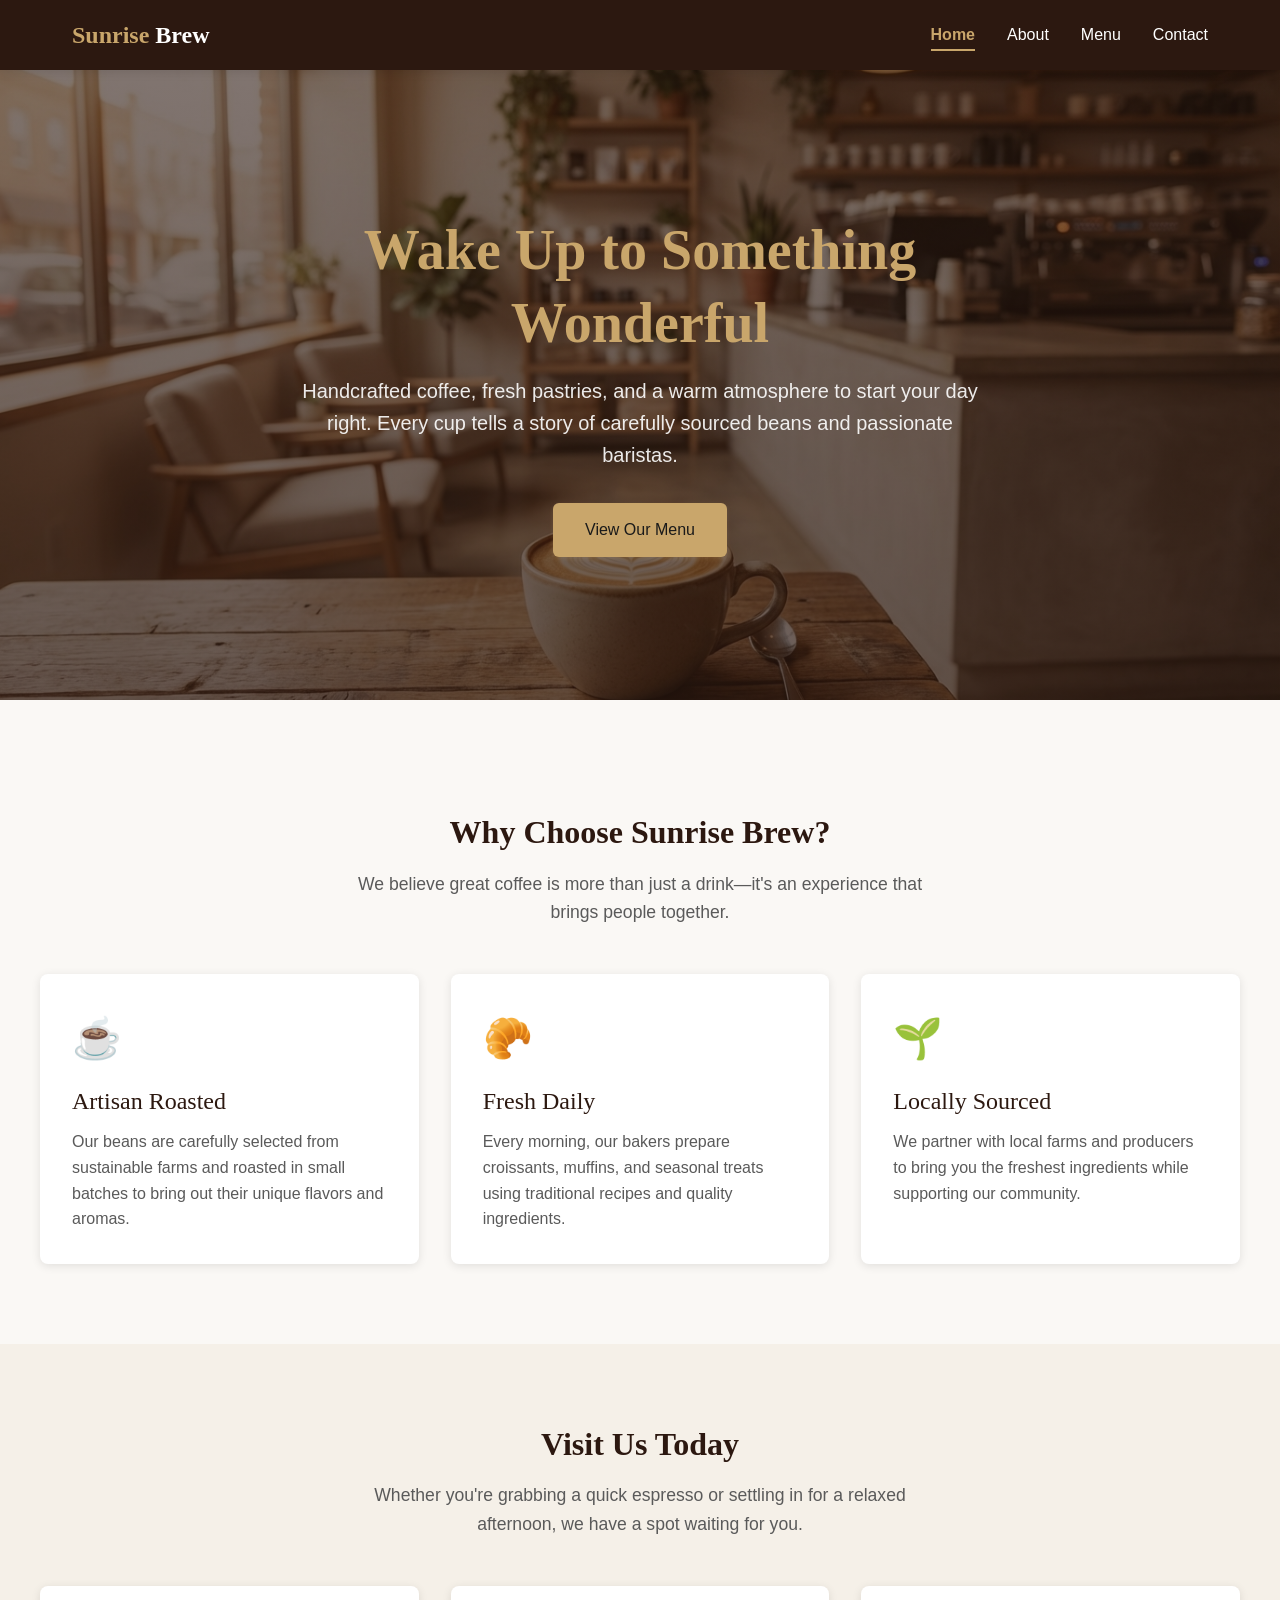
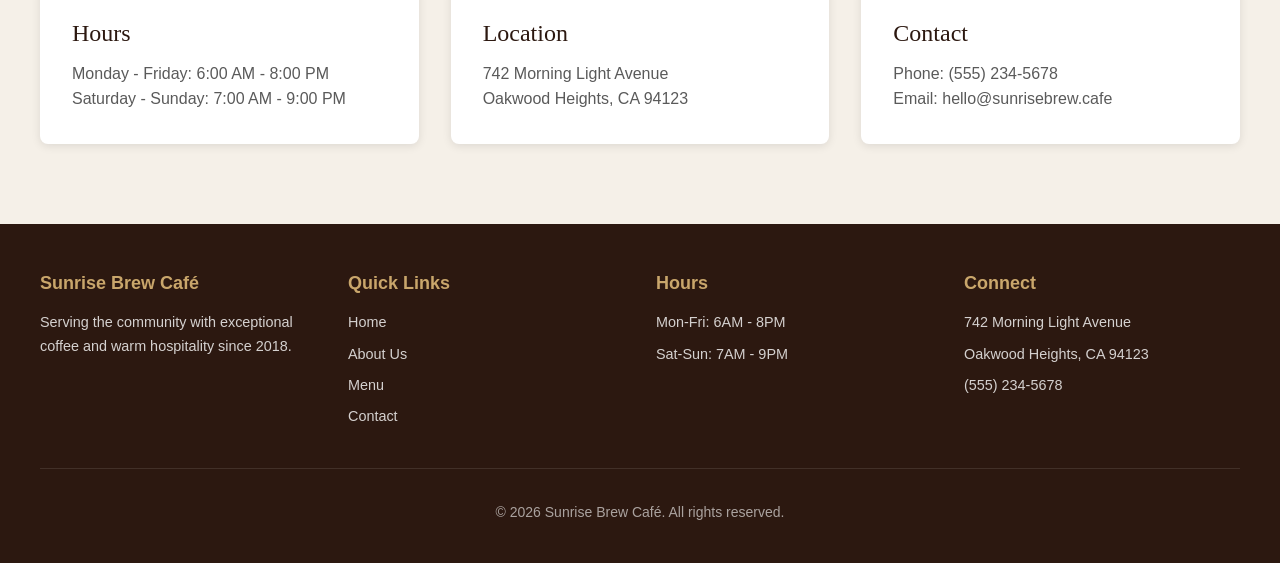
==== index.html @ 9210f6bc "Initial commit: Sunrise Brew Cafe static website Multi-page cafe website with AI-generated images, r" ====
<!DOCTYPE html>
<html lang="en">
<head>
  <meta charset="UTF-8">
  <meta name="viewport" content="width=device-width, initial-scale=1.0">
  <meta name="description" content="Sunrise Brew Café - Artisan coffee and fresh pastries in a warm, welcoming atmosphere. Start your day with us.">
  <title>Sunrise Brew Café | Artisan Coffee & Fresh Pastries</title>
  <link rel="stylesheet" href="styles.css">
</head>
<body>
  <header>
    <div class="nav-container">
      <a href="index.html" class="logo">Sunrise <span>Brew</span></a>
      <div class="nav-toggle" onclick="toggleNav()">
        <span></span>
        <span></span>
        <span></span>
      </div>
      <nav>
        <ul id="nav-menu">
          <li><a href="index.html" class="active">Home</a></li>
          <li><a href="about.html">About</a></li>
          <li><a href="menu.html">Menu</a></li>
          <li><a href="contact.html">Contact</a></li>
        </ul>
      </nav>
    </div>
  </header>

  <main>
    <section class="hero">
      <div class="hero-content">
        <h1>Wake Up to Something Wonderful</h1>
        <p>Handcrafted coffee, fresh pastries, and a warm atmosphere to start your day right. Every cup tells a story of carefully sourced beans and passionate baristas.</p>
        <a href="menu.html" class="btn btn-primary">View Our Menu</a>
      </div>
    </section>

    <section class="section">
      <div class="container">
        <div class="section-header">
          <h2>Why Choose Sunrise Brew?</h2>
          <p>We believe great coffee is more than just a drink—it's an experience that brings people together.</p>
        </div>
        <div class="cards-grid">
          <div class="card">
            <div class="card-icon">☕</div>
            <h3>Artisan Roasted</h3>
            <p>Our beans are carefully selected from sustainable farms and roasted in small batches to bring out their unique flavors and aromas.</p>
          </div>
          <div class="card">
            <div class="card-icon">🥐</div>
            <h3>Fresh Daily</h3>
            <p>Every morning, our bakers prepare croissants, muffins, and seasonal treats using traditional recipes and quality ingredients.</p>
          </div>
          <div class="card">
            <div class="card-icon">🌱</div>
            <h3>Locally Sourced</h3>
            <p>We partner with local farms and producers to bring you the freshest ingredients while supporting our community.</p>
          </div>
        </div>
      </div>
    </section>

    <section class="section section-alt">
      <div class="container">
        <div class="section-header">
          <h2>Visit Us Today</h2>
          <p>Whether you're grabbing a quick espresso or settling in for a relaxed afternoon, we have a spot waiting for you.</p>
        </div>
        <div class="cards-grid">
          <div class="card">
            <h3>Hours</h3>
            <p>Monday - Friday: 6:00 AM - 8:00 PM</p>
            <p>Saturday - Sunday: 7:00 AM - 9:00 PM</p>
          </div>
          <div class="card">
            <h3>Location</h3>
            <p>742 Morning Light Avenue</p>
            <p>Oakwood Heights, CA 94123</p>
          </div>
          <div class="card">
            <h3>Contact</h3>
            <p>Phone: (555) 234-5678</p>
            <p>Email: hello@sunrisebrew.cafe</p>
          </div>
        </div>
      </div>
    </section>
  </main>

  <footer>
    <div class="footer-content">
      <div class="footer-section">
        <h4>Sunrise Brew Café</h4>
        <p>Serving the community with exceptional coffee and warm hospitality since 2018.</p>
      </div>
      <div class="footer-section">
        <h4>Quick Links</h4>
        <a href="index.html">Home</a>
        <a href="about.html">About Us</a>
        <a href="menu.html">Menu</a>
        <a href="contact.html">Contact</a>
      </div>
      <div class="footer-section">
        <h4>Hours</h4>
        <p>Mon-Fri: 6AM - 8PM</p>
        <p>Sat-Sun: 7AM - 9PM</p>
      </div>
      <div class="footer-section">
        <h4>Connect</h4>
        <p>742 Morning Light Avenue</p>
        <p>Oakwood Heights, CA 94123</p>
        <p>(555) 234-5678</p>
      </div>
    </div>
    <div class="footer-bottom">
      <p>&copy; 2026 Sunrise Brew Café. All rights reserved.</p>
    </div>
  </footer>

  <script>
    function toggleNav() {
      document.getElementById('nav-menu').classList.toggle('active');
    }
  </script>
</body>
</html>
---- styles.css ----
/* CSS Variables for consistent theming */
:root {
  --primary-color: #c9a66b;
  --primary-dark: #a8854d;
  --secondary-color: #2c1810;
  --accent-color: #e8d5b7;
  --text-dark: #1a1a1a;
  --text-muted: #5a5a5a;
  --text-light: #ffffff;
  --background-light: #faf8f5;
  --background-warm: #f5f0e8;
  --shadow: 0 2px 10px rgba(0, 0, 0, 0.1);
  --shadow-hover: 0 5px 20px rgba(0, 0, 0, 0.15);
  --transition: all 0.3s ease;
}

/* Reset and Base Styles */
* {
  margin: 0;
  padding: 0;
  box-sizing: border-box;
}

html {
  scroll-behavior: smooth;
}

body {
  font-family: 'Segoe UI', Tahoma, Geneva, Verdana, sans-serif;
  line-height: 1.6;
  color: var(--text-dark);
  background-color: var(--background-light);
}

a {
  text-decoration: none;
  color: inherit;
}

ul {
  list-style: none;
}

img {
  max-width: 100%;
  height: auto;
  display: block;
}

/* Responsive Image Container - shared styles */
.img-container {
  width: 100%;
  overflow: hidden;
  border-radius: 8px;
  box-shadow: var(--shadow);
}

.img-container img {
  width: 100%;
  height: 100%;
  object-fit: cover;
  transition: transform 0.4s ease;
}

.img-container:hover img {
  transform: scale(1.03);
}

/* Typography */
h1, h2, h3, h4 {
  font-family: Georgia, 'Times New Roman', serif;
  font-weight: 400;
  line-height: 1.3;
  color: var(--secondary-color);
}

h1 {
  font-size: 2.5rem;
  font-weight: 600;
  margin-bottom: 1rem;
}

h2 {
  font-size: 2rem;
  margin-bottom: 1rem;
  font-weight: 600;
}

h3 {
  font-size: 1.5rem;
  font-weight: 500;
  margin-bottom: 0.75rem;
}

h4 {
  font-size: 1.125rem;
  font-weight: 600;
  margin-bottom: 0.5rem;
}

p {
  margin-bottom: 1rem;
}

/* Header and Navigation */
header {
  background-color: var(--secondary-color);
  padding: 1rem 0;
  position: sticky;
  top: 0;
  z-index: 1000;
  box-shadow: var(--shadow);
}

.nav-container {
  max-width: 1200px;
  margin: 0 auto;
  padding: 0 2rem;
  display: flex;
  justify-content: space-between;
  align-items: center;
}

.logo {
  font-family: Georgia, serif;
  font-size: 1.5rem;
  color: var(--primary-color);
  font-weight: 600;
}

.logo span {
  color: var(--text-light);
}

nav ul {
  display: flex;
  gap: 2rem;
}

nav a {
  color: var(--text-light);
  font-size: 1rem;
  padding: 0.5rem 0;
  position: relative;
  transition: var(--transition);
}

nav a::after {
  content: '';
  position: absolute;
  bottom: 0;
  left: 0;
  width: 0;
  height: 2px;
  background-color: var(--primary-color);
  transition: var(--transition);
}

nav a:hover::after,
nav a.active::after {
  width: 100%;
}

nav a:hover {
  color: var(--primary-color);
}

nav a.active {
  color: var(--primary-color);
  font-weight: 600;
}

/* Mobile Navigation Toggle */
.nav-toggle {
  display: none;
  flex-direction: column;
  cursor: pointer;
  gap: 5px;
}

.nav-toggle span {
  width: 25px;
  height: 3px;
  background-color: var(--text-light);
  transition: var(--transition);
}

/* Hero Section */
.hero {
  background: linear-gradient(rgba(44, 24, 16, 0.6), rgba(44, 24, 16, 0.7)),
              url('images/hero.jpg');
  background-size: cover;
  background-position: center;
  min-height: 70vh;
  display: flex;
  align-items: center;
  justify-content: center;
  text-align: center;
  color: var(--text-light);
  padding: 2rem;
  margin-bottom: 2rem;
}

.hero-content {
  max-width: 700px;
  margin: 0 auto;
  display: flex;
  flex-direction: column;
  align-items: center;
}

.hero h1 {
  font-size: 3.5rem;
  margin-bottom: 1rem;
  color: var(--primary-color);
}

.hero p {
  font-size: 1.25rem;
  margin-bottom: 2rem;
  opacity: 0.9;
}

/* Buttons */
.btn {
  display: inline-block;
  padding: 0.875rem 2rem;
  border-radius: 6px;
  font-size: 1rem;
  font-weight: 500;
  cursor: pointer;
  transition: var(--transition);
  border: none;
  text-align: center;
}

.btn-primary {
  background-color: var(--primary-color);
  color: var(--text-dark);
  box-shadow: 0 2px 4px rgba(201, 166, 107, 0.2);
}

.btn-primary:hover {
  background-color: var(--primary-dark);
  transform: translateY(-2px);
  box-shadow: 0 6px 16px rgba(201, 166, 107, 0.4);
}

.btn-primary:active {
  transform: translateY(0);
  box-shadow: 0 2px 4px rgba(201, 166, 107, 0.3);
}

.btn-secondary {
  background-color: transparent;
  border: 2px solid var(--primary-color);
  color: var(--primary-color);
}

.btn-secondary:hover {
  background-color: var(--primary-color);
  color: var(--text-dark);
  transform: translateY(-2px);
  box-shadow: 0 6px 16px rgba(201, 166, 107, 0.4);
}

.btn-secondary:active {
  transform: translateY(0);
}

/* Sections */
.section {
  padding: 5rem 2rem;
}

.section-alt {
  background-color: var(--background-warm);
}

.container {
  max-width: 1200px;
  margin: 0 auto;
}

.section-header {
  text-align: center;
  margin-bottom: 3rem;
}

.section-header h2 {
  color: var(--secondary-color);
  font-weight: 700;
}

.section-header p {
  color: var(--text-muted);
  max-width: 600px;
  margin: 0.5rem auto 0;
  font-size: 1.1rem;
}

/* Cards Grid */
.cards-grid {
  display: grid;
  grid-template-columns: repeat(auto-fit, minmax(250px, 1fr));
  gap: 2rem;
}

.card {
  background-color: var(--text-light);
  border-radius: 8px;
  padding: 2rem;
  box-shadow: var(--shadow);
  transition: var(--transition);
}

.card:hover {
  transform: translateY(-5px);
  box-shadow: var(--shadow-hover);
}

.card-icon {
  font-size: 2.5rem;
  margin-bottom: 1rem;
  transition: var(--transition);
}

.card:hover .card-icon {
  transform: scale(1.1);
}

.card h3 {
  color: var(--secondary-color);
  margin-bottom: 0.75rem;
}

.card p {
  color: var(--text-muted);
  margin-bottom: 0;
}

/* Page Header */
.page-header {
  background-color: var(--secondary-color);
  color: var(--text-light);
  padding: 4rem 2rem;
  text-align: center;
}

.page-header h1 {
  color: var(--primary-color);
  margin-bottom: 0.5rem;
}

.page-header p {
  opacity: 0.9;
  max-width: 600px;
  margin: 0 auto;
}

/* Menu Styles */
.menu-category {
  background-color: var(--text-light);
  border-radius: 8px;
  padding: 2rem;
  margin-bottom: 2rem;
  box-shadow: var(--shadow);
  transition: var(--transition);
}

.menu-category:hover {
  box-shadow: var(--shadow-hover);
}

.menu-category-image {
  width: calc(100% + 4rem);
  margin: -2rem -2rem 1.5rem -2rem;
  border-radius: 8px 8px 0 0;
  overflow: hidden;
  background-color: var(--background-warm);
}

.menu-category-image img {
  width: 100%;
  height: auto;
  display: block;
  transition: transform 0.4s ease;
}

.menu-category:hover .menu-category-image img {
  transform: scale(1.02);
}

.menu-category h3 {
  color: var(--secondary-color);
  border-bottom: 2px solid var(--primary-color);
  padding-bottom: 0.75rem;
  margin-bottom: 1.5rem;
  font-weight: 600;
}

.menu-item {
  display: flex;
  justify-content: space-between;
  align-items: flex-start;
  padding: 1rem;
  margin: 0 -1rem;
  border-radius: 6px;
  border-bottom: 1px solid var(--accent-color);
  transition: var(--transition);
  cursor: default;
}

.menu-item:hover {
  background-color: var(--background-warm);
}

.menu-item:last-child {
  border-bottom: none;
}

.menu-item-info {
  flex: 1;
  padding-right: 1rem;
}

.menu-item-info h4 {
  font-family: 'Segoe UI', sans-serif;
  font-weight: 600;
  margin-bottom: 0.25rem;
  color: var(--secondary-color);
}

.menu-item-info p {
  color: var(--text-muted);
  font-size: 0.9rem;
  margin-bottom: 0;
  line-height: 1.5;
}

.menu-item-price {
  font-weight: 600;
  color: var(--primary-dark);
  font-size: 1.1rem;
  white-space: nowrap;
}

/* About Page Styles */
.about-content {
  display: grid;
  grid-template-columns: 1fr 1fr;
  gap: 4rem;
  align-items: center;
}

.about-text {
  display: flex;
  flex-direction: column;
  justify-content: center;
}

.about-text h2 {
  color: var(--secondary-color);
  font-weight: 600;
  margin-bottom: 1.5rem;
}

.about-text p {
  line-height: 1.8;
}

.about-image {
  border-radius: 8px;
  height: 400px;
  overflow: hidden;
  box-shadow: var(--shadow);
  margin: 0;
}

.about-image img {
  width: 100%;
  height: 100%;
  object-fit: cover;
  object-position: center;
  transition: transform 0.4s ease;
}

.about-image:hover img {
  transform: scale(1.03);
}

.values-grid {
  display: grid;
  grid-template-columns: repeat(auto-fit, minmax(250px, 1fr));
  gap: 2rem;
  margin-top: 2rem;
}

.value-item {
  text-align: center;
  padding: 1.5rem;
  border-radius: 8px;
  transition: var(--transition);
}

.value-item:hover {
  background-color: var(--text-light);
  box-shadow: var(--shadow);
  transform: translateY(-3px);
}

.value-item .card-icon {
  transition: var(--transition);
}

.value-item:hover .card-icon {
  transform: scale(1.1);
}

.value-item h4 {
  color: var(--secondary-color);
  font-weight: 600;
  margin: 1rem 0 0.5rem;
}

.value-item p {
  color: var(--text-muted);
  margin-bottom: 0;
}

/* Team Member Cards */
.team-grid {
  display: grid;
  grid-template-columns: repeat(auto-fit, minmax(280px, 1fr));
  gap: 2.5rem;
}

.team-card {
  background-color: var(--text-light);
  border-radius: 8px;
  padding: 2.5rem 2rem;
  box-shadow: var(--shadow);
  transition: var(--transition);
  text-align: center;
}

.team-card:hover {
  transform: translateY(-5px);
  box-shadow: var(--shadow-hover);
}

.team-card h3 {
  color: var(--secondary-color);
  margin-bottom: 0.5rem;
}

.team-card .role {
  color: var(--primary-dark);
  font-weight: 600;
  margin-bottom: 1rem;
  font-size: 0.95rem;
}

.team-card p:last-child {
  color: var(--text-muted);
  margin-bottom: 0;
}

/* Contact Page Styles */
.contact-grid {
  display: grid;
  grid-template-columns: 1fr 1fr;
  gap: 4rem;
  align-items: start;
}

.contact-info {
  background-color: var(--text-light);
  padding: 2.5rem;
  border-radius: 8px;
  box-shadow: var(--shadow);
  transition: var(--transition);
}

.contact-info:hover {
  box-shadow: var(--shadow-hover);
}

.location-image {
  width: calc(100% + 5rem);
  height: 200px;
  margin: -2.5rem -2.5rem 2rem -2.5rem;
  border-radius: 8px 8px 0 0;
  overflow: hidden;
}

.location-image img {
  width: 100%;
  height: 100%;
  object-fit: cover;
  object-position: center;
  transition: transform 0.4s ease;
}

.location-image:hover img {
  transform: scale(1.03);
}

.contact-info h3 {
  color: var(--secondary-color);
  font-weight: 600;
  margin-bottom: 2rem;
  padding-bottom: 1rem;
  border-bottom: 2px solid var(--primary-color);
}

.info-item {
  display: flex;
  gap: 1rem;
  margin-bottom: 2rem;
  align-items: flex-start;
}

.info-item:last-child {
  margin-bottom: 0;
}

.info-item-icon {
  font-size: 1.5rem;
  flex-shrink: 0;
  transition: var(--transition);
}

.info-item:hover .info-item-icon {
  transform: scale(1.15);
}

.info-item h4 {
  font-family: 'Segoe UI', sans-serif;
  font-weight: 600;
  margin-bottom: 0.5rem;
  color: var(--secondary-color);
}

.info-item p {
  color: var(--text-muted);
  margin-bottom: 0;
  line-height: 1.6;
}

.contact-form {
  background-color: var(--text-light);
  padding: 2.5rem;
  border-radius: 8px;
  box-shadow: var(--shadow);
  transition: var(--transition);
}

.contact-form:hover {
  box-shadow: var(--shadow-hover);
}

.contact-form h3 {
  color: var(--secondary-color);
  font-weight: 600;
  margin-bottom: 2rem;
  padding-bottom: 1rem;
  border-bottom: 2px solid var(--primary-color);
}

.form-group {
  margin-bottom: 1.75rem;
}

.form-group:last-of-type {
  margin-bottom: 2rem;
}

.form-group label {
  display: block;
  margin-bottom: 0.5rem;
  font-weight: 500;
  color: var(--text-dark);
}

.form-group input,
.form-group textarea {
  width: 100%;
  padding: 1rem;
  border: 2px solid var(--accent-color);
  border-radius: 6px;
  font-family: inherit;
  font-size: 1rem;
  transition: var(--transition);
  background-color: var(--background-light);
}

.form-group input:focus,
.form-group textarea:focus {
  outline: none;
  border-color: var(--primary-color);
  background-color: var(--text-light);
}

.form-group textarea {
  min-height: 150px;
  resize: vertical;
}

.contact-form .btn {
  width: 100%;
  padding: 1rem 2rem;
  font-size: 1.05rem;
}

/* Footer */
footer {
  background-color: var(--secondary-color);
  color: var(--text-light);
  padding: 3rem 2rem 1.5rem;
}

.footer-content {
  max-width: 1200px;
  margin: 0 auto;
  display: grid;
  grid-template-columns: repeat(auto-fit, minmax(200px, 1fr));
  gap: 2rem;
}

.footer-section h4 {
  color: var(--primary-color);
  margin-bottom: 1rem;
  font-family: 'Segoe UI', sans-serif;
  font-weight: 600;
}

.footer-section p,
.footer-section a {
  color: rgba(255, 255, 255, 0.8);
  display: block;
  margin-bottom: 0.5rem;
  font-size: 0.9rem;
}

.footer-section a {
  transition: var(--transition);
}

.footer-section a:hover {
  color: var(--primary-color);
  padding-left: 0.25rem;
}

.footer-bottom {
  max-width: 1200px;
  margin: 0 auto;
  padding-top: 2rem;
  margin-top: 2rem;
  border-top: 1px solid rgba(255, 255, 255, 0.1);
  text-align: center;
  font-size: 0.875rem;
  color: rgba(255, 255, 255, 0.6);
}

/* Responsive Design */
@media (max-width: 768px) {
  .nav-toggle {
    display: flex;
  }

  nav ul {
    display: none;
    position: absolute;
    top: 100%;
    left: 0;
    right: 0;
    background-color: var(--secondary-color);
    flex-direction: column;
    padding: 1rem 2rem;
    gap: 0;
    box-shadow: 0 4px 10px rgba(0, 0, 0, 0.2);
  }

  nav ul.active {
    display: flex;
  }

  nav li {
    padding: 0.75rem 0;
    border-bottom: 1px solid rgba(255, 255, 255, 0.1);
  }

  nav li:last-child {
    border-bottom: none;
  }

  nav a.active {
    background-color: rgba(201, 166, 107, 0.15);
    padding: 0.5rem 1rem;
    margin: -0.5rem -1rem;
    border-radius: 4px;
  }

  nav a::after {
    display: none;
  }

  .hero {
    margin-bottom: 1rem;
  }

  .page-header {
    padding: 3rem 1.5rem;
  }

  .page-header h1 {
    font-size: 2rem;
  }

  .page-header p {
    font-size: 0.95rem;
  }

  .hero h1 {
    font-size: 2.5rem;
  }

  .hero p {
    font-size: 1rem;
  }

  h1 {
    font-size: 2rem;
  }

  h2 {
    font-size: 1.75rem;
  }

  .section {
    padding: 3rem 1.5rem;
  }

  .cards-grid {
    grid-template-columns: repeat(auto-fit, minmax(200px, 1fr));
    gap: 1.5rem;
  }

  .about-content,
  .contact-grid {
    grid-template-columns: 1fr;
    gap: 2rem;
  }

  .about-text {
    text-align: center;
  }

  .about-text h2 {
    font-size: 1.75rem;
  }

  .about-image {
    height: 280px;
    order: -1;
    margin: 0 0 1rem 0;
  }

  .menu-category-image {
    width: calc(100% + 3rem);
    margin: -1.5rem -1.5rem 1.25rem -1.5rem;
  }

  .location-image {
    width: calc(100% + 4rem);
    height: 180px;
    margin: -2rem -2rem 1.5rem -2rem;
  }

  .section-header h2 {
    font-size: 1.75rem;
    line-height: 1.4;
  }

  .section-header p {
    font-size: 1rem;
  }

  .team-grid {
    grid-template-columns: 1fr;
    gap: 1.5rem;
  }

  .team-card {
    padding: 2rem 1.5rem;
  }

  /* Menu mobile styles */
  .menu-category {
    padding: 1.5rem;
    margin-bottom: 1.5rem;
  }

  .menu-category h3 {
    font-size: 1.25rem;
    text-align: center;
  }

  .menu-item {
    flex-direction: column;
    align-items: flex-start;
    padding: 1rem 0.75rem;
    margin: 0 -0.75rem;
    gap: 0.5rem;
  }

  .menu-item-info {
    padding-right: 0;
  }

  .menu-item-price {
    align-self: flex-end;
    margin-top: 0.25rem;
  }

  /* Contact mobile styles */
  .contact-grid {
    gap: 2rem;
  }

  .contact-info,
  .contact-form {
    padding: 2rem 1.5rem;
  }

  .contact-info h3,
  .contact-form h3 {
    font-size: 1.25rem;
    text-align: center;
  }

  .info-item {
    flex-direction: column;
    text-align: center;
    align-items: center;
    margin-bottom: 1.75rem;
  }

  .info-item-icon {
    font-size: 2rem;
    margin-bottom: 0.5rem;
  }

  .info-item h4 {
    font-size: 1.1rem;
  }

  .info-item p {
    font-size: 1rem;
  }

  .form-group {
    margin-bottom: 1.5rem;
  }

  /* Values grid mobile */
  .values-grid {
    grid-template-columns: repeat(2, 1fr);
    gap: 1.25rem;
  }

  .value-item {
    padding: 1.25rem 1rem;
    background-color: var(--text-light);
    border-radius: 8px;
    box-shadow: var(--shadow);
  }

  .value-item:hover {
    transform: translateY(-2px);
  }

  .value-item h4 {
    font-size: 1rem;
  }

  .value-item p {
    font-size: 0.9rem;
  }

  /* Footer mobile */
  .footer-content {
    grid-template-columns: 1fr 1fr;
    gap: 1.5rem;
  }

  .footer-section {
    text-align: center;
  }
}

@media (max-width: 480px) {
  .hero {
    min-height: 60vh;
    padding: 1.5rem;
  }

  .hero h1 {
    font-size: 2rem;
  }

  .cards-grid {
    grid-template-columns: 1fr;
    gap: 1rem;
  }

  .card {
    padding: 1.5rem;
  }

  .btn {
    padding: 0.75rem 1.5rem;
    width: 100%;
    text-align: center;
  }

  /* Menu small screen styles */
  .menu-category {
    padding: 1rem;
    margin-bottom: 1rem;
  }

  .about-image {
    height: 200px;
  }

  .menu-category-image {
    width: calc(100% + 2rem);
    margin: -1rem -1rem 1rem -1rem;
  }

  .menu-item-info h4 {
    font-size: 1rem;
  }

  .menu-item-info p {
    font-size: 0.85rem;
  }

  .menu-item-price {
    font-size: 1rem;
  }

  .location-image {
    width: calc(100% + 3rem);
    height: 140px;
    margin: -1.5rem -1.5rem 1.5rem -1.5rem;
  }

  /* Contact small screen styles */
  .contact-info {
    padding: 1.5rem;
  }

  .contact-form {
    padding: 1.5rem;
  }

  .form-group input,
  .form-group textarea {
    padding: 0.875rem;
  }

  .contact-form .btn {
    padding: 0.875rem 1.5rem;
  }

  /* Page header small screen */
  .page-header {
    padding: 2.5rem 1rem;
  }

  .page-header h1 {
    font-size: 1.75rem;
  }

  /* Values grid small screen */
  .values-grid {
    grid-template-columns: 1fr;
    gap: 1rem;
  }

  .value-item {
    padding: 1.5rem 1rem;
    background-color: var(--text-light);
    border-radius: 8px;
    box-shadow: var(--shadow);
  }

  .value-item:hover {
    transform: translateY(-2px);
  }

  /* Footer small screen */
  .footer-content {
    grid-template-columns: 1fr;
    text-align: center;
  }

  .footer-section {
    padding-bottom: 1.5rem;
    border-bottom: 1px solid rgba(255, 255, 255, 0.1);
  }

  .footer-section:last-child {
    border-bottom: none;
    padding-bottom: 0;
  }

  /* Nav container small screen */
  .nav-container {
    padding: 0 1rem;
  }

  .logo {
    font-size: 1.25rem;
  }
}
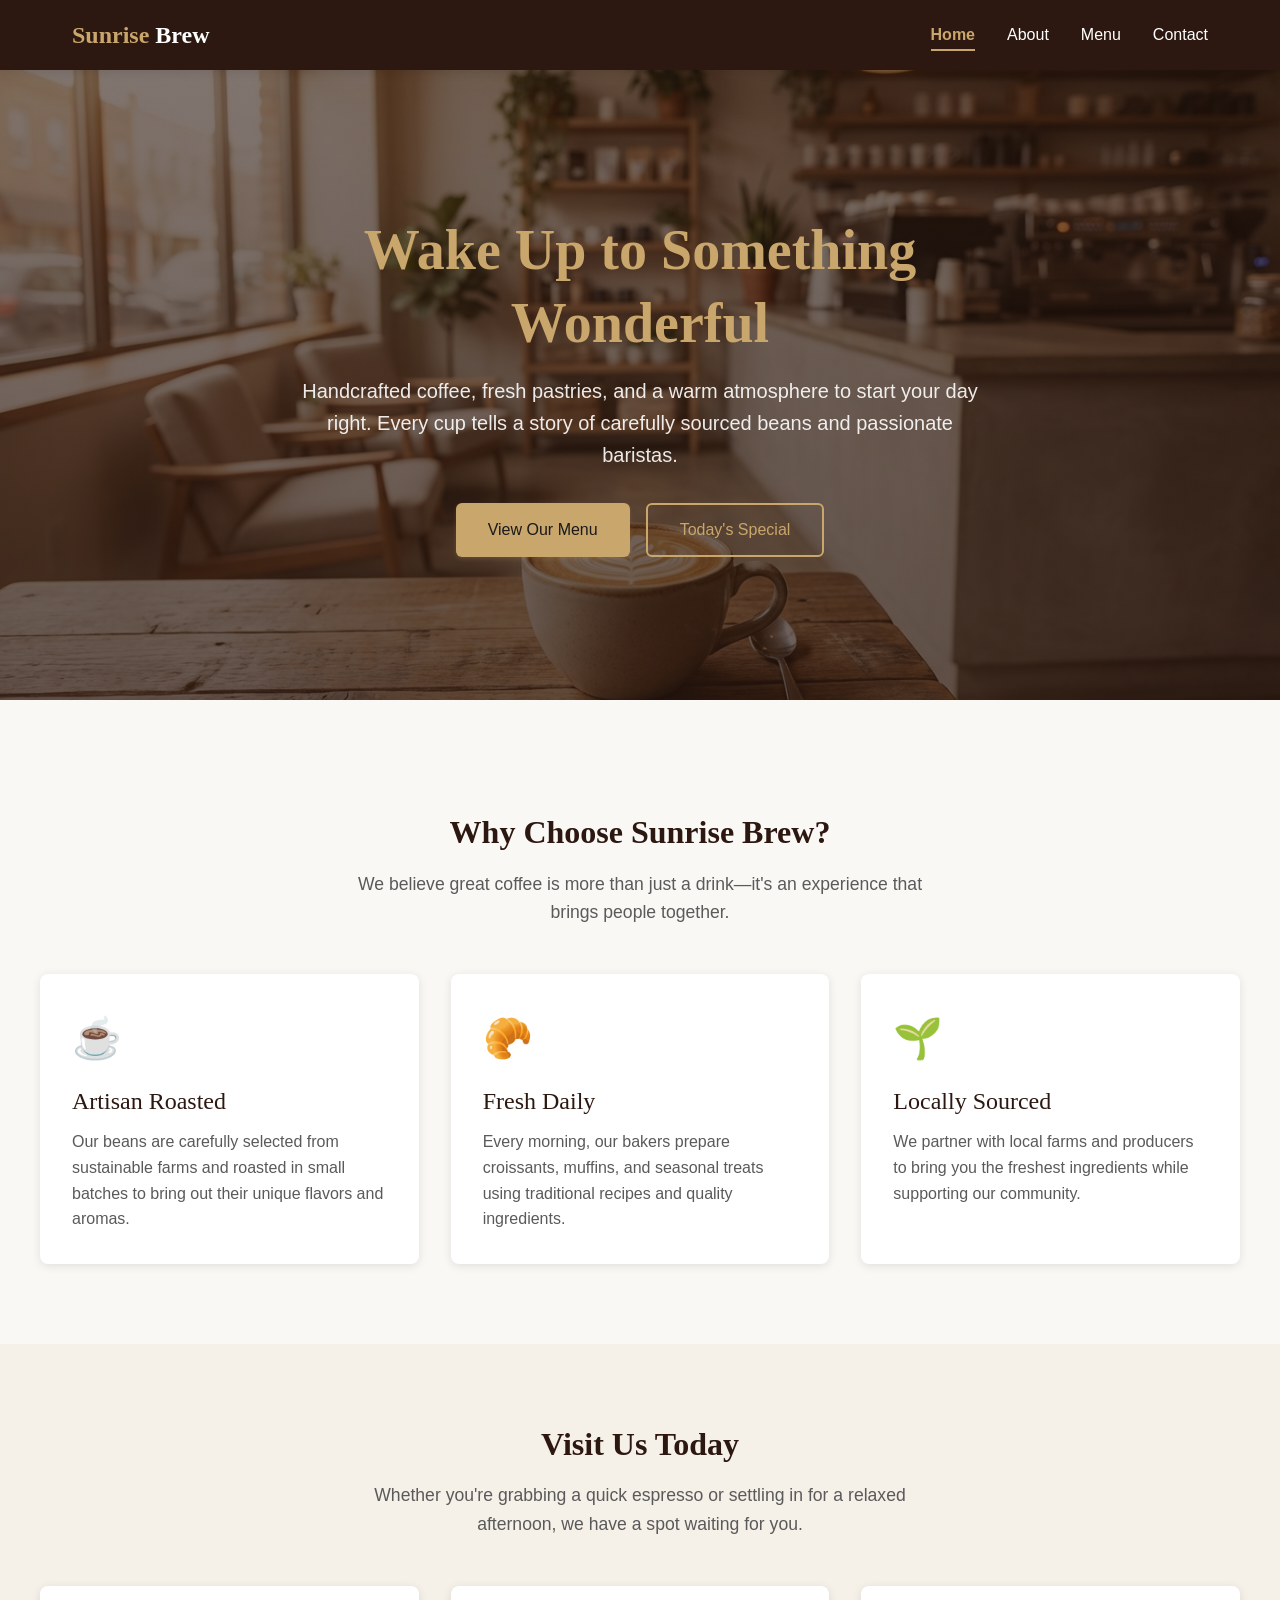
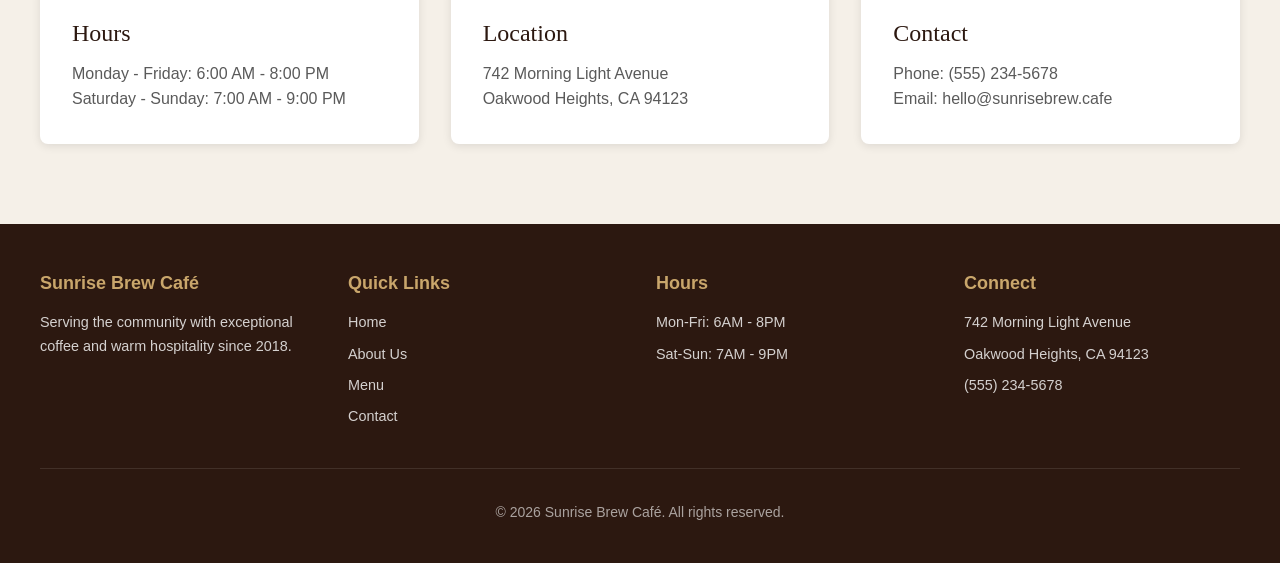
==== commit e35b54a4: "Add AI menu description generator" ====
--- a/index.html
+++ b/index.html
@@ -32,7 +32,10 @@
       <div class="hero-content">
         <h1>Wake Up to Something Wonderful</h1>
         <p>Handcrafted coffee, fresh pastries, and a warm atmosphere to start your day right. Every cup tells a story of carefully sourced beans and passionate baristas.</p>
-        <a href="menu.html" class="btn btn-primary">View Our Menu</a>
+        <div class="hero-buttons">
+          <a href="menu.html" class="btn btn-primary">View Our Menu</a>
+          <button class="btn btn-secondary" id="modal-trigger" onclick="openModal('special-modal')">Today's Special</button>
+        </div>
       </div>
     </section>
 
@@ -119,10 +122,130 @@
     </div>
   </footer>
 
+  <!-- Modal: Today's Special -->
+  <div class="modal-overlay" id="special-modal-overlay" onclick="handleOverlayClick(event, 'special-modal')">
+    <div
+      class="modal"
+      id="special-modal"
+      role="dialog"
+      aria-modal="true"
+      aria-labelledby="special-modal-title"
+      aria-describedby="special-modal-desc"
+      tabindex="-1"
+    >
+      <div class="modal-header">
+        <h2 class="modal-title" id="special-modal-title">Today's Special</h2>
+        <button class="modal-close" aria-label="Close dialog" onclick="closeModal('special-modal')">&#x2715;</button>
+      </div>
+      <div class="modal-body">
+        <p id="special-modal-desc">Treat yourself to today's featured pairing — available all day while supplies last.</p>
+        <div class="modal-special-item">
+          <div class="card-icon">&#x2615;</div>
+          <div>
+            <h3>Honey Oat Latte + Blueberry Scone</h3>
+            <p>A smooth espresso with steamed oat milk and a touch of raw honey, paired with our freshly baked blueberry scone.</p>
+            <strong class="modal-price">$9.50 &mdash; save $2</strong>
+          </div>
+        </div>
+      </div>
+      <div class="modal-footer">
+        <a href="menu.html" class="btn btn-primary" onclick="closeModal('special-modal')">See Full Menu</a>
+        <button class="btn btn-secondary" onclick="closeModal('special-modal')">Close</button>
+      </div>
+    </div>
+  </div>
+
   <script>
     function toggleNav() {
       document.getElementById('nav-menu').classList.toggle('active');
     }
+
+    // --- Modal ---
+    const _modalTriggers = {};
+    const _modalHandlers = {};
+    const FOCUSABLE = 'a[href], button:not([disabled]), input, textarea, select, [tabindex]:not([tabindex="-1"])';
+
+    function openModal(modalId) {
+      const overlay = document.getElementById(modalId + '-overlay');
+      const modal   = document.getElementById(modalId);
+
+      _modalTriggers[modalId] = document.activeElement; // remember trigger for focus return
+      overlay.classList.add('is-open');
+      document.body.style.overflow = 'hidden';
+
+      // Defer focus until after the visibility CSS transition has applied —
+      // elements with visibility:hidden cannot receive focus, so calling focus()
+      // immediately after adding .is-open silently fails.
+      requestAnimationFrame(function () {
+        var focusable = modal.querySelectorAll(FOCUSABLE);
+        (focusable.length ? focusable[0] : modal).focus();
+      });
+
+      _trapFocus(modal, modalId);
+    }
+
+    function closeModal(modalId) {
+      const overlay = document.getElementById(modalId + '-overlay');
+      overlay.classList.remove('is-open');
+      document.body.style.overflow = '';
+
+      // Remove the document-level keydown listener for this modal
+      if (_modalHandlers[modalId]) {
+        document.removeEventListener('keydown', _modalHandlers[modalId]);
+        delete _modalHandlers[modalId];
+      }
+
+      if (_modalTriggers[modalId]) {
+        _modalTriggers[modalId].focus(); // return focus to the button that opened it
+        delete _modalTriggers[modalId];
+      }
+    }
+
+    function handleOverlayClick(event, modalId) {
+      if (event.target === event.currentTarget) { // backdrop click only, not modal itself
+        closeModal(modalId);
+      }
+    }
+
+    function _trapFocus(modal, modalId) {
+      // Listen on document, not the modal element. The previous modal-element listener
+      // never fired because modal.focus() was silently failing (visibility:hidden),
+      // so focus never landed inside the modal for events to bubble from.
+      function handler(e) {
+        if (e.key === 'Escape') {
+          e.preventDefault();
+          closeModal(modalId);
+          return;
+        }
+
+        if (e.key === 'Tab') {
+          var focusable = Array.from(modal.querySelectorAll(FOCUSABLE));
+          if (!focusable.length) return;
+          var first = focusable[0];
+          var last  = focusable[focusable.length - 1];
+
+          // If focus has somehow escaped the modal, pull it back in
+          if (!modal.contains(document.activeElement)) {
+            e.preventDefault();
+            (e.shiftKey ? last : first).focus();
+            return;
+          }
+
+          if (e.shiftKey) {
+            if (document.activeElement === first) { e.preventDefault(); last.focus(); }
+          } else {
+            if (document.activeElement === last)  { e.preventDefault(); first.focus(); }
+          }
+        }
+      }
+
+      // Clean up any previous handler before adding a new one
+      if (_modalHandlers[modalId]) {
+        document.removeEventListener('keydown', _modalHandlers[modalId]);
+      }
+      _modalHandlers[modalId] = handler;
+      document.addEventListener('keydown', handler);
+    }
   </script>
 </body>
 </html>
--- a/styles.css
+++ b/styles.css
@@ -67,7 +67,10 @@
 }
 
 /* Typography */
-h1, h2, h3, h4 {
+h1,
+h2,
+h3,
+h4 {
   font-family: Georgia, 'Times New Roman', serif;
   font-weight: 400;
   line-height: 1.3;
@@ -188,7 +191,7 @@
 /* Hero Section */
 .hero {
   background: linear-gradient(rgba(44, 24, 16, 0.6), rgba(44, 24, 16, 0.7)),
-              url('images/hero.jpg');
+    url('images/hero.jpg');
   background-size: cover;
   background-position: center;
   min-height: 70vh;
@@ -761,6 +764,130 @@
   text-align: center;
   font-size: 0.875rem;
   color: rgba(255, 255, 255, 0.6);
+}
+
+/* Hero Buttons */
+.hero-buttons {
+  display: flex;
+  gap: 1rem;
+  flex-wrap: wrap;
+  justify-content: center;
+}
+
+/* Modal */
+.modal-overlay {
+  position: fixed;
+  inset: 0;
+  background-color: rgba(0, 0, 0, 0.55);
+  display: flex;
+  align-items: center;
+  justify-content: center;
+  z-index: 2000;
+  padding: 1rem;
+  opacity: 0;
+  visibility: hidden;
+  transition: opacity 0.25s ease, visibility 0.25s ease;
+}
+
+.modal-overlay.is-open {
+  opacity: 1;
+  visibility: visible;
+}
+
+.modal {
+  background-color: var(--text-light);
+  border-radius: 8px;
+  box-shadow: 0 10px 40px rgba(0, 0, 0, 0.25);
+  max-width: 500px;
+  width: 100%;
+  max-height: 90vh;
+  overflow-y: auto;
+  transform: translateY(20px);
+  transition: transform 0.25s ease;
+}
+
+.modal-overlay.is-open .modal {
+  transform: translateY(0);
+}
+
+.modal-header {
+  display: flex;
+  align-items: center;
+  justify-content: space-between;
+  padding: 1.5rem 1.75rem 1rem;
+  border-bottom: 2px solid var(--accent-color);
+}
+
+.modal-title {
+  font-size: 1.5rem;
+  color: var(--secondary-color);
+  margin: 0;
+}
+
+.modal-close {
+  background: none;
+  border: none;
+  font-size: 1.25rem;
+  cursor: pointer;
+  color: var(--text-muted);
+  padding: 0.25rem 0.5rem;
+  border-radius: 4px;
+  line-height: 1;
+  transition: var(--transition);
+}
+
+.modal-close:hover {
+  background-color: var(--background-warm);
+  color: var(--text-dark);
+}
+
+.modal-close:focus-visible {
+  outline: 2px solid var(--primary-color);
+  outline-offset: 2px;
+}
+
+.modal-body {
+  padding: 1.5rem 1.75rem;
+}
+
+.modal-special-item {
+  display: flex;
+  gap: 1rem;
+  align-items: flex-start;
+  background-color: var(--background-warm);
+  border-radius: 8px;
+  padding: 1.25rem;
+  margin-top: 1rem;
+}
+
+.modal-special-item .card-icon {
+  font-size: 2.5rem;
+  flex-shrink: 0;
+  margin-bottom: 0;
+}
+
+.modal-special-item h3 {
+  font-size: 1.1rem;
+  margin-bottom: 0.5rem;
+}
+
+.modal-special-item p {
+  color: var(--text-muted);
+  font-size: 0.95rem;
+  margin-bottom: 0.75rem;
+}
+
+.modal-price {
+  color: var(--primary-dark);
+  font-size: 1rem;
+}
+
+.modal-footer {
+  display: flex;
+  gap: 1rem;
+  justify-content: flex-end;
+  padding: 1rem 1.75rem 1.5rem;
+  border-top: 1px solid var(--accent-color);
 }
 
 /* Responsive Design */
@@ -1118,6 +1245,33 @@
     padding-bottom: 0;
   }
 
+  /* AI Generator small screen */
+  .ai-generator {
+    padding: 1.5rem;
+  }
+
+  /* Modal small screen */
+  .modal-footer {
+    flex-direction: column-reverse;
+  }
+
+  .modal-footer .btn {
+    width: 100%;
+    text-align: center;
+  }
+
+  .modal-header {
+    padding: 1.25rem 1.25rem 0.75rem;
+  }
+
+  .modal-body {
+    padding: 1.25rem;
+  }
+
+  .modal-footer {
+    padding: 0.75rem 1.25rem 1.25rem;
+  }
+
   /* Nav container small screen */
   .nav-container {
     padding: 0 1rem;
@@ -1127,3 +1281,43 @@
     font-size: 1.25rem;
   }
 }
+
+/* AI Menu Description Generator */
+.ai-generator {
+  background-color: var(--text-light);
+  border-radius: 8px;
+  padding: 2rem;
+  box-shadow: var(--shadow);
+  max-width: 640px;
+  margin: 0 auto;
+}
+
+.ai-generator .form-group textarea {
+  min-height: 80px;
+}
+
+.ai-output {
+  margin-top: 1.5rem;
+  padding: 1.25rem 1.5rem;
+  border-radius: 6px;
+  font-size: 1rem;
+  line-height: 1.7;
+}
+
+.ai-output--loading {
+  background-color: var(--background-warm);
+  color: var(--text-muted);
+  font-style: italic;
+}
+
+.ai-output--success {
+  background-color: var(--background-warm);
+  color: var(--secondary-color);
+  border-left: 3px solid var(--primary-color);
+}
+
+.ai-output--error {
+  background-color: #fdf2f2;
+  color: #b91c1c;
+  border-left: 3px solid #b91c1c;
+}
